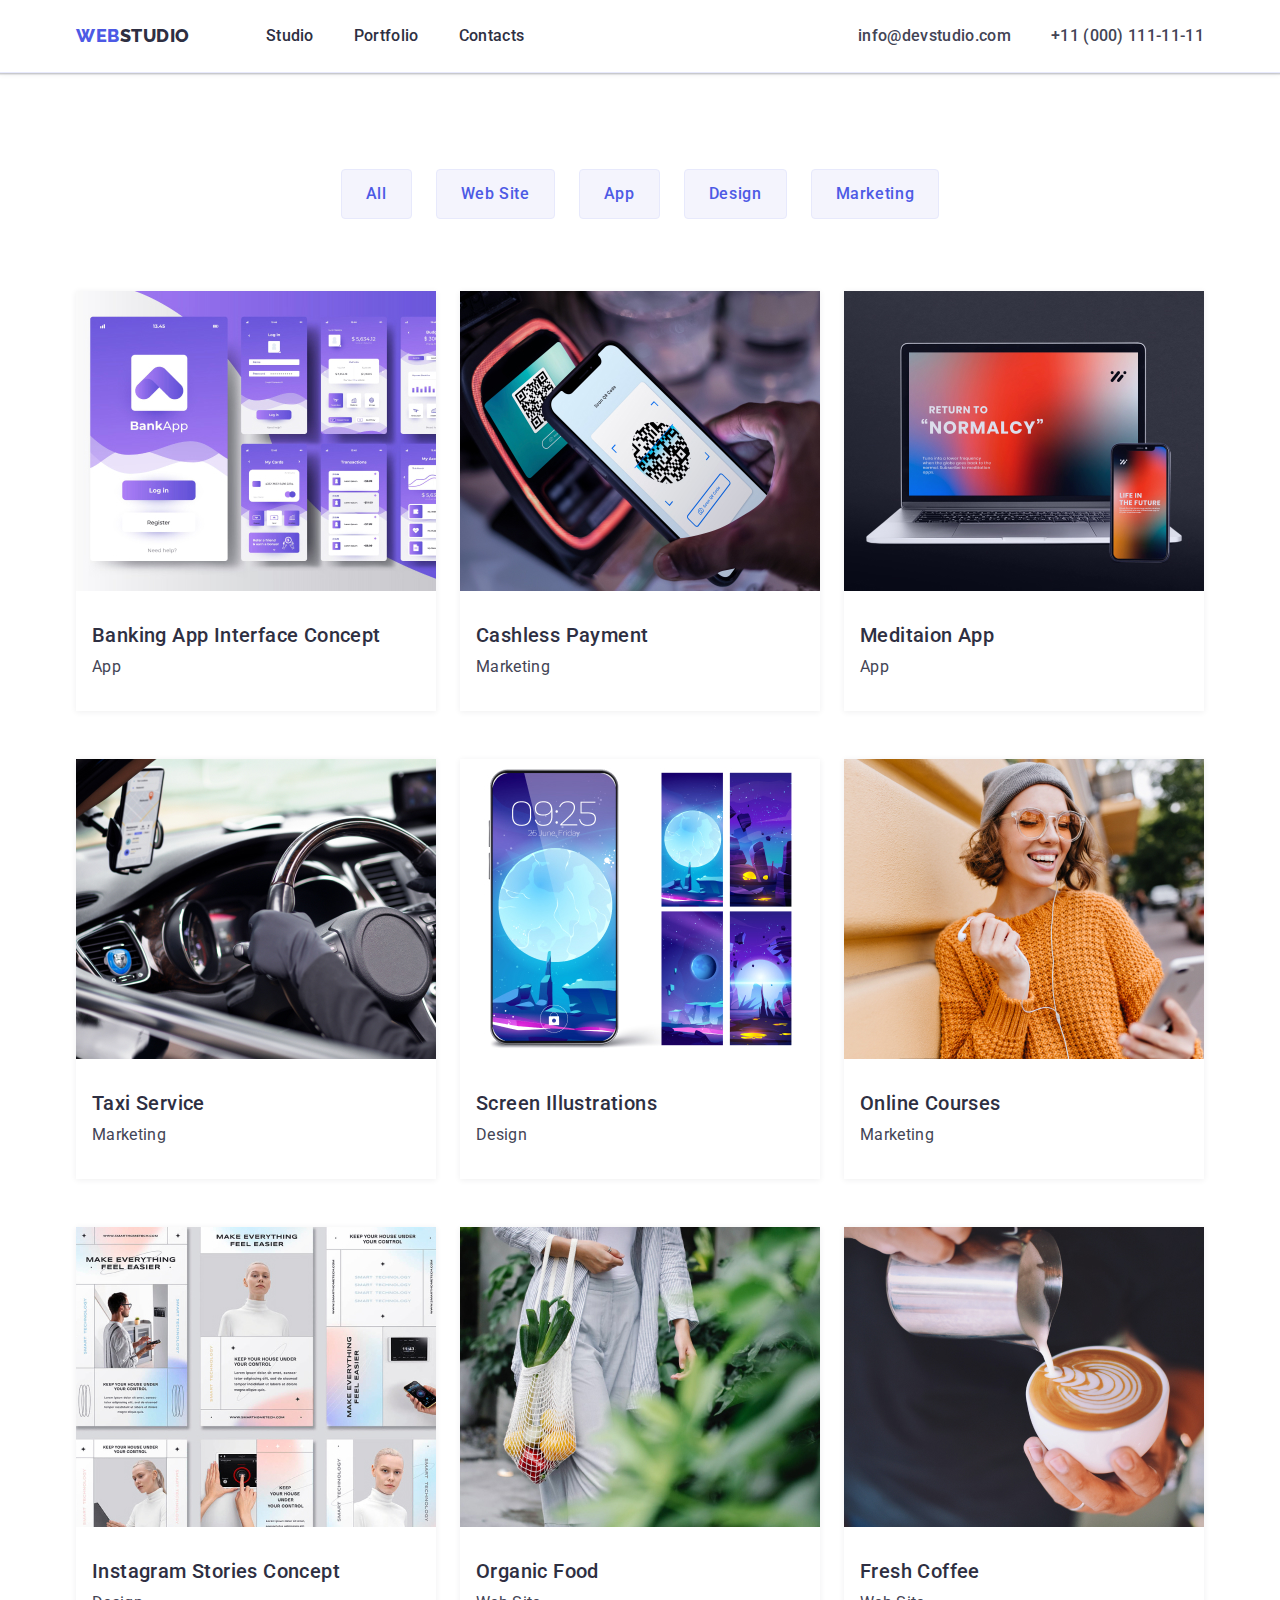
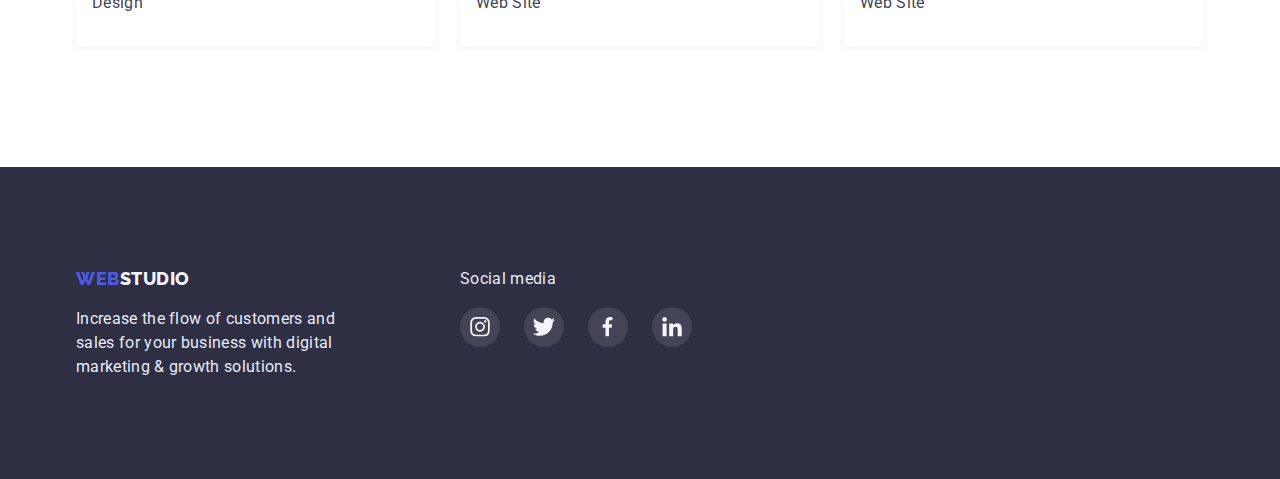
==== portfolio.html @ eaf91099 "hw4" ====
<!DOCTYPE html>
<html lang="en">
  <head>
    <meta charset="UTF-8" />
    <meta http-equiv="X-UA-Compatible" content="IE=edge" />
    <meta name="viewport" content="width=<device-width>, initial-scale=1.0" />
    <link rel="preconnect" href="https://fonts.googleapis.com" />
    <link rel="preconnect" href="https://fonts.gstatic.com" crossorigin />
    <link
      href="https://fonts.googleapis.com/css2?family=Raleway:wght@800&family=Roboto:wght@400;500;700;900&display=swap"
      rel="stylesheet"
    />
    <link rel="stylesheet" href="https://cdnjs.cloudflare.com/ajax/libs/modern-normalize/1.1.0/modern-normalize.css" 
    integrity="sha512-Y0MM+V6ymRKN2zStTqzQ227DWhhp4Mzdo6gnlRnuaNCbc+YN/ZH0sBCLTM4M0oSy9c9VKiCvd4Jk44aCLrNS5Q==" 
    crossorigin="anonymous" 
    referrerpolicy="no-referrer" />
    <link rel="stylesheet" href="./css/style.css" />

    <title>PORTFOLIO</title>
  </head>
  <body>
    <header class="header__top">
      <div class="container">
        <div class="menu-content">
          <nav class="nav-menu">
            <!-- logo -->
            <a href="/" class="logo"><span>WEB</span>STUDIO</a>
            <!-- nav menu -->
            <ul class="menu-list flex-menu">
              <li class="menu-list-item">
                <a
                  href="./index.html"
                  rel="noopener noreferrer nofolow"
                  class="menu-list-link"
                  >Studio</a
                >
              </li>
              <li class="menu-list-item">
                <a
                  href="./portfolio.html"
                  rel="noopener noreferrer nofolow"
                  class="menu-list-link"
                  >Portfolio</a
                >
              </li>
              <li class="menu-list-item">
                <a
                  href="#contacts"
                  rel="noopener noreferrer nofolow"
                  class="menu-list-link"
                  >Contacts</a
                >
              </li>
            </ul>
          </nav>

          <!-- contacts -->
          <ul class="contacts-list flex-menu">
            <li class="contacts-list-item">
              <a
                href="mailto:info@devstudio.com"
                rel="noopener noreferrer nofolow"
                class="contacts-list-link"
                >info@devstudio.com</a
              >
            </li>
            <li class="contacts-list-item">
              <a
                href="tel:+11(000)1111111"
                rel="noopener noreferrer nofolow"
                class="contacts-list-link"
                >+11 (000) 111-11-11</a
              >
            </li>
          </ul>
        </div>
      </div>
    </header>

    <!-- main section -->
    <main>
      <section class="portfolio-articles">
        <div class="container">
          <!-- filter -->
          <ul class="filter-list">
            <li class="filter-list-item">
              <button type="button" class="filter-button">All</button>
            </li>
            <li class="filter-list-item">
              <button type="button" class="filter-button">Web Site</button>
            </li>
            <li class="filter-list-item">
              <button type="button" class="filter-button">App</button>
            </li>
            <li class="filter-list-item">
              <button type="button" class="filter-button">Design</button>
            </li>
            <li class="filter-list-item">
              <button type="button" class="filter-button">Marketing</button>
            </li>
          </ul>

          <!-- portfolio -->
          <h1 class="visually-hidden">Portfolio</h1>
          <ul class="articles-list">
            <li class="article-list-item">
              <a rel="noopener noreferrer nofolow" class="article-link">
                <img
                  src="./images/article-1.jpg"
                  alt="artcile-image-1"
                  width="360"
                  height="300"
                  class="article-img"
                />
                <div class="article-info">
                  <h3 class="caption-h3 caption-navyblue">
                    Banking App Interface Concept
                  </h3>
                  <p class="pa-category">App</p>
                </div>
              </a>
            </li>
            <li class="article-list-item">
              <a rel="noopener noreferrer nofolow" class="article-link">
                <img
                  src="./images/article-2.jpg"
                  alt="artcile-image-2"
                  width="360"
                  height="300"
                  class="article-img"
                />
                <div class="article-info">
                  <h3 class="caption-h3 caption-navyblue">Cashless Payment</h3>
                  <p class="pa-category">Marketing</p>
                </div>
              </a>
            </li>
            <li class="article-list-item">
              <a rel="noopener noreferrer nofolow" class="article-link">
                <img
                  src="./images/article-3.jpg"
                  alt="artcile-image-3"
                  width="360"
                  height="300"
                  class="article-img"
                />
                <div class="article-info">
                  <h3 class="caption-h3 caption-navyblue">Meditaion App</h3>
                  <p class="pa-category">App</p>
                </div>
              </a>
            </li>
            <li class="article-list-item">
              <a
                rel="noopener noreferrer nofolow"
                href="/"
                rel="noopener noreferrer nofolow"
                class="article-link"
              >
                <img
                  src="./images/article-4.jpg"
                  alt="artcile-image-4"
                  width="360"
                  height="300"
                  class="article-img"
                />
                <div class="article-info">
                  <h3 class="caption-h3 caption-navyblue">Taxi Service</h3>
                  <p class="pa-category">Marketing</p>
                </div>
              </a>
            </li>
            <li class="article-list-item">
              <a rel="noopener noreferrer nofolow" class="article-link">
                <img
                  src="./images/article-5.jpg"
                  alt="artcile-image-5"
                  width="360"
                  height="300"
                  class="article-img"
                />
                <div class="article-info">
                  <h3 class="caption-h3 caption-navyblue">
                    Screen Illustrations
                  </h3>
                  <p class="pa-category">Design</p>
                </div>
              </a>
            </li>
            <li class="article-list-item">
              <a rel="noopener noreferrer nofolow" class="article-link">
                <img
                  src="./images/article-6.jpg"
                  alt="artcile-image-6"
                  width="360"
                  height="300"
                  class="article-img"
                />
                <div class="article-info">
                  <h3 class="caption-h3 caption-navyblue">Online Courses</h3>
                  <p class="pa-category">Marketing</p>
                </div>
              </a>
            </li>
            <li class="article-list-item">
              <a rel="noopener noreferrer nofolow" class="article-link">
                <img
                  src="./images/article-7.jpg"
                  alt="artcile-image-7"
                  width="360"
                  height="300"
                  class="article-img"
                />
                <div class="article-info">
                  <h3 class="caption-h3 caption-navyblue">
                    Instagram Stories Concept
                  </h3>
                  <p class="pa-category">Design</p>
                </div>
              </a>
            </li>
            <li class="article-list-item">
              <a rel="noopener noreferrer nofolow" class="article-link">
                <img
                  src="./images/article-8.jpg"
                  alt="artcile-image-8"
                  width="360"
                  height="300"
                  class="article-img"
                />
                <div class="article-info">
                  <h3 class="caption-h3 caption-navyblue">Organic Food</h3>
                  <p class="pa-category">Web Site</p>
                </div>
              </a>
            </li>
            <li class="article-list-item">
              <a rel="noopener noreferrer nofolow" class="article-link">
                <img
                  src="./images/article-9.jpg"
                  alt="artcile-image-9"
                  width="360"
                  height="300"
                  class="article-img"
                />
                <div class="article-info">
                  <h3 class="caption-h3 caption-navyblue">Fresh Coffee</h3>
                  <p class="pa-category">Web Site</p>
                </div>
              </a>
            </li>
          </ul>
        </div>
      </section>
    </main>

    <footer class="footer">
      <div class="container">
        <div class="footer-content">
          <div class="footer-div">
            <a href="./index.html" rel="noopener noreferrer nofolow" class="logo">
              <span>WEB</span>STUDIO</a>
            <p class="footer-info">
            Increase the flow of customers and sales for your business with
            digital marketing & growth solutions.
            </p>
          </div>
          <div class="footer-div">
            <p class="footer-social-media">Social media</p>
            <ul class="footer-social-media-list">
              <li class="footer-social-media-list-item">
                <a href="/" rel="noopener noreferrer nofolow" class="footer-social-media-link">
                  <svg class="svg-icons-footer">
                    <use href="./images/icons.svg#icon-instagram"></use>
                  </svg>
                </a>
              </li>
              <li class="footer-social-media-list-item">
                <a href="/" rel="noopener noreferrer nofolow" class="footer-social-media-link">
                  <svg class="svg-icons-footer">
                    <use href="./images/icons.svg#icon-twitter"></use>
                  </svg>
                </a>
              </li>
              <li class="footer-social-media-list-item">
                <a href="/" rel="noopener noreferrer nofolow" class="footer-social-media-link">
                  <svg class="svg-icons-footer">
                    <use href="./images/icons.svg#icon-facebook"></use>
                  </svg>
                </a>
              </li>
              <li class="footer-social-media-list-item">
                <a href="/" rel="noopener noreferrer nofolow" class="footer-social-media-link">
                  <svg class="svg-icons-footer">
                    <use href="./images/icons.svg#icon-linkedin"></use>
                  </svg>
                </a>
              </li>
            </ul>
          </div>
        </div>
        
      </div>
    </footer>
  </body>
</html>
---- css/style.css ----
@import url("https://fonts.googleapis.com/css2?family=Raleway:wght@800&family=Roboto:wght@400;500;700&display=swap");

*,
::before,
::after {
  padding: 0;
  margin: 0;
  box-sizing: border-box;
}

body {
  color: var(--color-navyblue);
  font-family: "Roboto", sans-serif;
  background-color: var(--color-white);
}

:root {
  --color-iris: rgba(77, 90, 229, 1);
  --color-navyblue: rgba(46, 47, 66, 1);
  --color-white: rgba(255, 255, 255, 1);
  --color-cloud: rgba(244, 244, 253, 1);
  --color-cornflower: rgba(231, 233, 252, 1);
  --color-slate: rgba(67, 68, 85, 1);
  --color-lightslate: rgba(142, 143, 153, 1);
  --color-ocean: rgba(64, 75, 191, 1);
  --color-green: rgba(49, 208, 170, 1);

  --font-roboto: "Roboto", sans-serif;
  --font-raleway: "Raleway", sans-serif;
}

a {
  text-decoration: none;
}

li {
  list-style: none;
}

img{
  display: block;
  max-width: 100%;
  height: auto;
}

.caption-h1 {
  font-weight: 700;
  font-size: 56px;
  line-height: 1.07;
  letter-spacing: 0.02em;
}

.caption-h2 {
  font-weight: 700;
  font-size: 36px;
  line-height: 1.11;
  letter-spacing: 0.02em;
  text-align: center;
}

.caption-h3 {
  font-weight: 500;
  font-size: 20px;
  line-height: 1.2;
  letter-spacing: 0.02em;
}

.caption-navyblue {
  color: var(--color-navyblue);
}

.visually-hidden {
  position: absolute;
  white-space: nowrap;
  width: 1px;
  height: 1px;
  overflow: hidden;
  border: 0;
  padding: 0;
  clip: rect(0 0 0 0);
  clip-path: inset(50%);
  margin: -1px;
}

.container {
  max-width: 1158px;
  margin: 0 auto;
  padding: 0 15px;
}


/* HEADER */
.header__top {
  padding: 24px 0;
  border-bottom: 1px solid var(--color-cornflower);
  box-shadow: 0px 2px 1px rgba(46, 47, 66, 0.08), 
              0px 1px 1px rgba(46, 47, 66, 0.16), 
              0px 1px 6px rgba(46, 47, 66, 0.08);
}

.logo {
  font-family: var(--font-raleway);
  font-weight: 800;
  font-size: 18px;
  line-height: 1.33;
  letter-spacing: 0.03em;
  color: var(--color-navyblue);
  margin-right: 76px;
}

.logo span {
  color: var(--color-iris);
}

.flex-menu {
  display: flex;
  gap: 40px;
}

.nav-menu, .menu-content{
  display: flex;
}

.menu-list-link,
.contacts-list-link {
  font-weight: 500;
  letter-spacing: 0.02em;
  line-height: 1.5;
  font-size: 16px;
}

.contacts-list{
  margin-left: auto;
}

.menu-list-link {
  color: var(--color-navyblue);
}

.contacts-list-link {
  color: var(--color-slate);
}

.menu-list-link:hover,
.contacts-list-link:hover,
.menu-list-link:focus,
.contacts-list-link:focus {
  color: var(--color-ocean);
}

/* HERO */
.hero {
  background-image: linear-gradient(
    to right,
    rgba(46, 47, 66, 0.7) , 
    rgba(46, 47, 66, 0.7)),
     url('../images/bg-main_page.jpg');  
  background-repeat: no-repeat;
  background-position:  center;
  color: var(--color-white);
  padding: 188px 0;
  text-align: center;
  max-width: 1440px;
  margin-right: auto;
  margin-left: auto;

}


.order-service {
  font-family: var(--font-roboto);
  background-color: var(--color-iris);
  border: none;
  color: var(--color-white);
  box-shadow: 0px 4px 4px rgba(0, 0, 0, 0.15);
  width: 170px;
  height: 56px;
  border-radius: 4px;
  font-weight: 500;
  font-size: 16px;
  letter-spacing: 0.04em;
  cursor: pointer;
  margin-top: 48px;
}

.order-service:hover,
.order-service:focus {
  background-color: var(--color-ocean);
}

/* ADVANTAGES */
.advantages {
  padding: 120px 0;
}

.advantages-list {
  display: flex;
  flex-wrap: wrap;
  gap: 24px;
}

.advantages-card-info {
  font-size: 16px;
  line-height: 1.5;
  color: var(--color-slate);
  letter-spacing: 0.02em;
  margin-top: 8px;
}

.advantages-list-item {
  width: 264px;
}

.advantages-icon{
  height: 112px;
  background-color: var(--color-cloud);
  border-radius: 4px;
  margin-bottom: 8px;
  display: flex;
  justify-content: center;
  align-items: center;
}

.svg-icons{
  width: 59.72px;
  height: 64px;
}

/* WHAT ARE WE DOING */
.wawd {
  padding-bottom: 120px;
}

.wawd-list {
  margin-top: 72px;
  display: flex;
  flex-wrap: wrap;
  gap: 24px;
}

/* OUR TEAM */
.our-team {
  background-color: var(--color-cloud);
  padding: 120px 0;
}

.our-team-list {
  margin-top: 72px;
  display: flex;
  flex-wrap: wrap;
  gap: 24px;
}

.our-team-list-item {
  background-color: var(--color-white);
  width: 264px;
  text-align: center;
  border-radius: 0px 0px 4px 4px;
  box-shadow: 0px 1px 6px rgba(46, 47, 66, 0.08), 
              0px 1px 1px rgba(46, 47, 66, 0.16), 
              0px 2px 1px rgba(46, 47, 66, 0.08);
  color: var(--color-cloud);
}

.our-team-card-info {
  color: var(--color-slate);
  font-size: 16px;
  line-height: 1.5;
  letter-spacing: 0.02em;
  padding: 32px 16px;
}

.our-team-card-role {
  margin-top: 8px;
}

.our-team-social-media-list{
  display: flex;
  gap: 24px;
  margin-top: 8px;
  justify-content: center;
}


.our-team-social-media-link{
  border-radius: 50%;
  border: none;
  width: 40px;
  height: 40px;
  background-color: var(--color-iris);
  display: flex;
  justify-content: center;
  align-items: center;
}

.svg-icons-ot{
  width: 16px;
  height: 16px;
  fill: var(--color-cloud);
}



/* CUSTOMERS */
.customers{
  padding-top: 130px;
  padding-bottom: 120px;
}

.customers-list{
  margin-top: 72px;
  display: flex;
  flex-wrap: wrap;
  gap: 24px;
}


.customers-link{
    display: flex;
    justify-content: center;
    align-items: center;
    width: 168px;
    height: 88px;
    color: var(--color-lightslate);
    border: 1px solid var(--color-lightslate);
    border-radius: 4px;
    cursor: pointer;
}


.svg-icons-customers{
  fill: currentColor;
  width: 104px;
  height: 56px;
}

.customers-link:hover,
.customers-link:focus{
  color: var(--color-ocean);  
  border: 1px solid var(--color-ocean);
}



/* FOOTER */
.footer {
  background-color: var(--color-navyblue);
  padding: 100px 0;
}

.footer .logo {
  color: var(--color-cloud);
  margin-right: 0;
}

.footer-info {
  width: 264px;
  color: var(--color-cornflower);
  font-size: 16px;
  line-height: 1.5;
  letter-spacing: 0.02em;
  margin-top: 16px;
}

.footer-content{
  display: flex;
  flex-direction: row;
  gap: 120px;
}

.footer-social-media-list{
  display: flex;
  gap: 24px;
  flex-wrap: wrap;
  margin-top: 16px;
}

.footer-social-media-list-item{
  width: 40px;
  height: 40px;
  background-color: rgba(255, 255, 255, 0.1);;
  border-radius: 50%;
  display: flex;
  justify-content: center;
  align-items: center;
  cursor: pointer;
}

.footer-social-media-link{
  display: flex;
  justify-content: center;
  align-items: center;
}

.footer-social-media-list-item:hover,
.footer-social-media-list-item:focus{
  background-color: var(--color-green);
}

.footer-social-media{
  color: var(--color-cornflower);
  font-size: 16px;
  line-height: 1.5;
  letter-spacing: 0.02em;
}

.svg-icons-footer{
  width: 24px;
  height: 19.5px;
  fill: var(--color-cloud);
}




/* PORTFOLIO */
.filter-button {
  font-family: var(--font-roboto);
  font-weight: 500;
  background-color: var(--color-cloud);
  border: 1px solid;
  border-color: var(--color-cornflower);
  color: var(--color-iris);
  font-size: 16px;
  letter-spacing: 0.04em;
  border-radius: 4px;
  padding: 12px 24px;
  line-height: 1.5;
  cursor: pointer;
}

.filter-list {
  margin-bottom: 72px;
  display: flex;
  justify-content: center;
  gap: 24px;
}

.filter-list-item :hover,
.filter-list-item:focus {
  color: var(--color-white);
  background-color: var(--color-ocean);
  border-color: transparent;
  box-shadow: 0px 3px 1px rgba(0, 0, 0, 0.1), 
              0px 2px 1px rgba(0, 0, 0, 0.08), 
              0px 2px 2px rgba(0, 0, 0, 0.12);
}

/* articles */
.portfolio-articles {
  padding-top: 96px;
  padding-bottom: 120px;
}

.articles-list {
  display: flex;
  flex-flow: wrap;
  gap: 48px 24px;
}

.article-list-item {
  background-color: var(--color-white);
  width: calc((100% - 48px)/ 3 ); 
  cursor: pointer;
}

.article-link{
  box-shadow: 0px 1px 6px rgba(46, 47, 66, 0.08);
  display: block;
}

.article-link:hover,
.article-link:focus{
  box-shadow: 0px 1px 6px rgb(46 47 66 / 8%), 
              0px 1px 1px rgb(46 47 66 / 16%), 
              0px 2px 1px rgb(46 47 66 / 8%);
}


.pa-category {
  color: var(--color-slate);
  font-size: 16px;
  line-height: 1.5;
  letter-spacing: 0.02em;
  margin-top: 8px;
}

.article-info {
  padding: 32px 16px;
} 

.article-link {
  cursor: pointer;
}
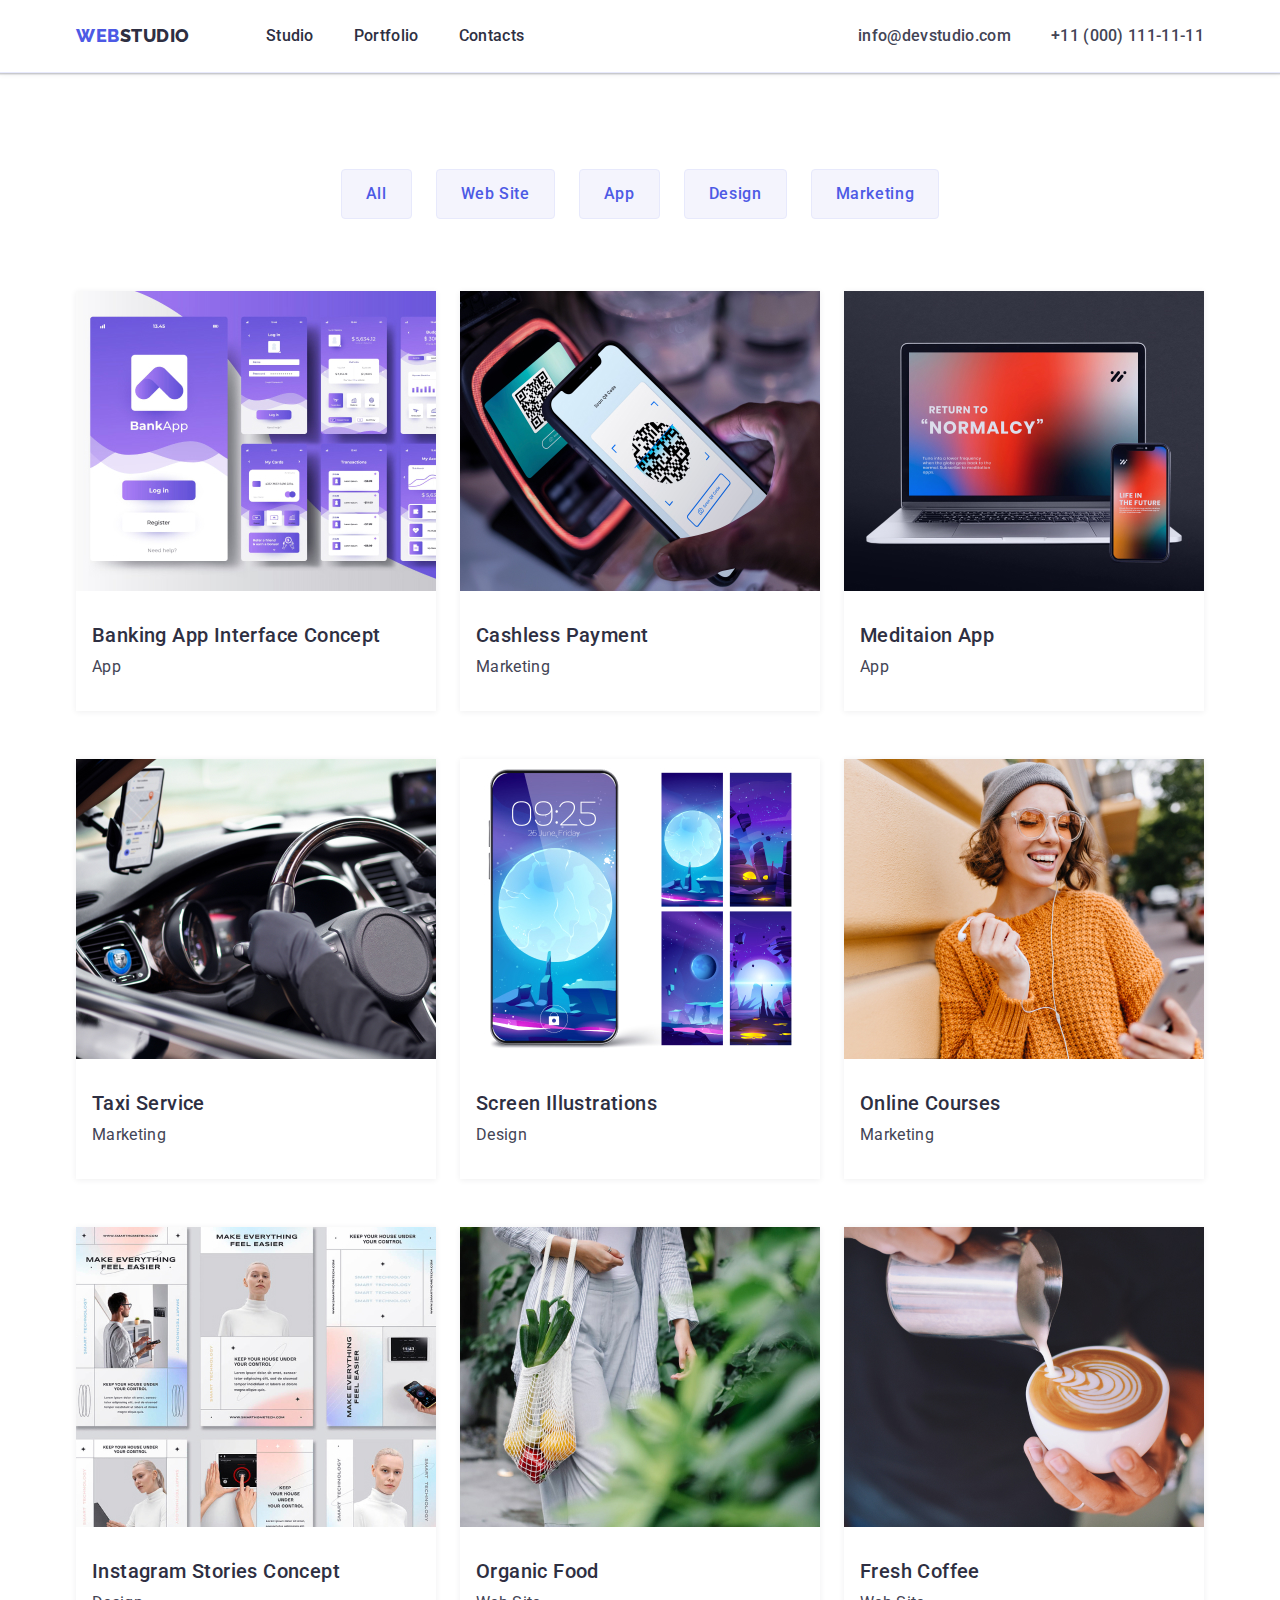
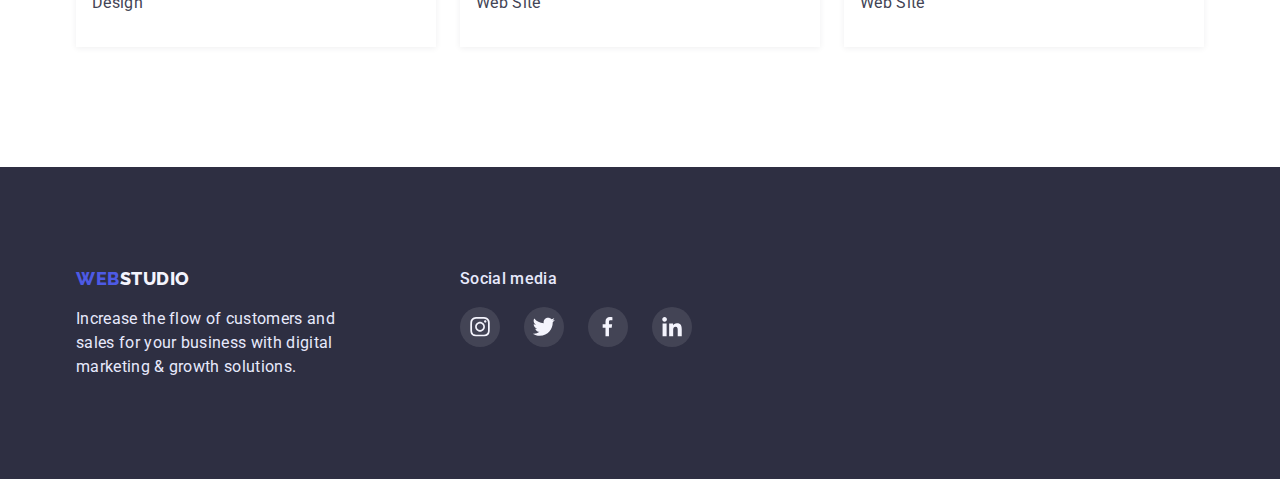
==== commit 58d5c537: "buttons hover focus" ====
--- a/portfolio.html
+++ b/portfolio.html
@@ -104,7 +104,7 @@
           <h1 class="visually-hidden">Portfolio</h1>
           <ul class="articles-list">
             <li class="article-list-item">
-              <a rel="noopener noreferrer nofolow" class="article-link">
+              <a href="/" rel="noopener noreferrer nofolow" class="article-link">
                 <img
                   src="./images/article-1.jpg"
                   alt="artcile-image-1"
@@ -121,7 +121,7 @@
               </a>
             </li>
             <li class="article-list-item">
-              <a rel="noopener noreferrer nofolow" class="article-link">
+              <a href="/" rel="noopener noreferrer nofolow" class="article-link">
                 <img
                   src="./images/article-2.jpg"
                   alt="artcile-image-2"
@@ -136,7 +136,7 @@
               </a>
             </li>
             <li class="article-list-item">
-              <a rel="noopener noreferrer nofolow" class="article-link">
+              <a href="/" rel="noopener noreferrer nofolow" class="article-link">
                 <img
                   src="./images/article-3.jpg"
                   alt="artcile-image-3"
@@ -171,7 +171,7 @@
               </a>
             </li>
             <li class="article-list-item">
-              <a rel="noopener noreferrer nofolow" class="article-link">
+              <a href="/" rel="noopener noreferrer nofolow" class="article-link">
                 <img
                   src="./images/article-5.jpg"
                   alt="artcile-image-5"
@@ -188,7 +188,7 @@
               </a>
             </li>
             <li class="article-list-item">
-              <a rel="noopener noreferrer nofolow" class="article-link">
+              <a href="/" rel="noopener noreferrer nofolow" class="article-link">
                 <img
                   src="./images/article-6.jpg"
                   alt="artcile-image-6"
@@ -203,7 +203,7 @@
               </a>
             </li>
             <li class="article-list-item">
-              <a rel="noopener noreferrer nofolow" class="article-link">
+              <a href="/" rel="noopener noreferrer nofolow" class="article-link">
                 <img
                   src="./images/article-7.jpg"
                   alt="artcile-image-7"
@@ -220,7 +220,7 @@
               </a>
             </li>
             <li class="article-list-item">
-              <a rel="noopener noreferrer nofolow" class="article-link">
+              <a href="/" rel="noopener noreferrer nofolow" class="article-link">
                 <img
                   src="./images/article-8.jpg"
                   alt="artcile-image-8"
@@ -235,7 +235,7 @@
               </a>
             </li>
             <li class="article-list-item">
-              <a rel="noopener noreferrer nofolow" class="article-link">
+              <a href="/" rel="noopener noreferrer nofolow" class="article-link">
                 <img
                   src="./images/article-9.jpg"
                   alt="artcile-image-9"
--- a/css/style.css
+++ b/css/style.css
@@ -88,8 +88,9 @@
   padding: 0 15px;
 }
 
-
-/* HEADER */
+/* _______________STUDIO_______________ */
+
+/* _______________HEADER_______________ */
 .header__top {
   padding: 24px 0;
   border-bottom: 1px solid var(--color-cornflower);
@@ -127,6 +128,8 @@
   letter-spacing: 0.02em;
   line-height: 1.5;
   font-size: 16px;
+  position: relative;
+  transition: color 250ms cubic-bezier(0.4, 0, 0.2, 1);
 }
 
 .contacts-list{
@@ -140,6 +143,26 @@
 .contacts-list-link {
   color: var(--color-slate);
 }
+
+.menu-list-link::after {
+  position: absolute;
+  content: " ";
+  display: block;
+  width: 100%;
+  height: 4px;
+  left: 0;
+  bottom: -28px;
+  background-color: var(--color-ocean);
+  border-radius: 2px;
+  opacity: 0;
+  transition: opacity 250ms cubic-bezier(0.4, 0, 0.2, 1);
+}
+
+.menu-list-link:hover::after,
+.menu-list-link:focus::after {
+  opacity: 1;
+}
+
 
 .menu-list-link:hover,
 .contacts-list-link:hover,
@@ -148,7 +171,8 @@
   color: var(--color-ocean);
 }
 
-/* HERO */
+
+/* _______________HERO SECTION_______________ */
 .hero {
   background-image: linear-gradient(
     to right,
@@ -166,7 +190,6 @@
 
 }
 
-
 .order-service {
   font-family: var(--font-roboto);
   background-color: var(--color-iris);
@@ -181,6 +204,7 @@
   letter-spacing: 0.04em;
   cursor: pointer;
   margin-top: 48px;
+  transition: background-color 250ms cubic-bezier(0.4, 0, 0.2, 1);
 }
 
 .order-service:hover,
@@ -188,7 +212,8 @@
   background-color: var(--color-ocean);
 }
 
-/* ADVANTAGES */
+
+/* ______________ADVANTAGES SECTION_____________*/
 .advantages {
   padding: 120px 0;
 }
@@ -226,7 +251,8 @@
   height: 64px;
 }
 
-/* WHAT ARE WE DOING */
+
+/* ___________WHAT ARE WE DOING SECTION____________*/
 .wawd {
   padding-bottom: 120px;
 }
@@ -238,7 +264,8 @@
   gap: 24px;
 }
 
-/* OUR TEAM */
+
+/* ____________OUR TEAM SECTION_____________*/
 .our-team {
   background-color: var(--color-cloud);
   padding: 120px 0;
@@ -281,7 +308,6 @@
   justify-content: center;
 }
 
-
 .our-team-social-media-link{
   border-radius: 50%;
   border: none;
@@ -291,6 +317,13 @@
   display: flex;
   justify-content: center;
   align-items: center;
+  transition: background-color 250ms cubic-bezier(0.4, 0, 0.2, 1);
+}
+
+.our-team-social-media-link:hover,
+.our-team-social-media-link:focus{
+  background-color: var(--color-ocean);
+  border: transparent;
 }
 
 .svg-icons-ot{
@@ -301,9 +334,9 @@
 
 
 
-/* CUSTOMERS */
+/* ______________CUSTOMERS SECTION____________ */
 .customers{
-  padding-top: 130px;
+  padding-top: 120px;
   padding-bottom: 120px;
 }
 
@@ -313,7 +346,6 @@
   flex-wrap: wrap;
   gap: 24px;
 }
-
 
 .customers-link{
     display: flex;
@@ -325,8 +357,9 @@
     border: 1px solid var(--color-lightslate);
     border-radius: 4px;
     cursor: pointer;
-}
-
+    transition: color 250ms cubic-bezier(0.4, 0, 0.2, 1),
+                border 250ms cubic-bezier(0.4, 0, 0.2, 1);
+}
 
 .svg-icons-customers{
   fill: currentColor;
@@ -341,8 +374,7 @@
 }
 
 
-
-/* FOOTER */
+/* ____________FOOTER_____________ */
 .footer {
   background-color: var(--color-navyblue);
   padding: 100px 0;
@@ -376,6 +408,13 @@
 }
 
 .footer-social-media-list-item{
+  display: flex;
+  justify-content: center;
+  align-items: center;
+  cursor: pointer;
+}
+
+.footer-social-media-link{
   width: 40px;
   height: 40px;
   background-color: rgba(255, 255, 255, 0.1);;
@@ -383,17 +422,12 @@
   display: flex;
   justify-content: center;
   align-items: center;
-  cursor: pointer;
-}
-
-.footer-social-media-link{
-  display: flex;
-  justify-content: center;
-  align-items: center;
-}
-
-.footer-social-media-list-item:hover,
-.footer-social-media-list-item:focus{
+  transition: background-color 250ms cubic-bezier(0.4, 0, 0.2, 1);
+
+}
+
+.footer-social-media-link:hover,
+.footer-social-media-link:focus{
   background-color: var(--color-green);
 }
 
@@ -402,6 +436,7 @@
   font-size: 16px;
   line-height: 1.5;
   letter-spacing: 0.02em;
+  font-weight: 500;
 }
 
 .svg-icons-footer{
@@ -413,7 +448,7 @@
 
 
 
-/* PORTFOLIO */
+/* _______________PORTFOLIO________________ */
 .filter-button {
   font-family: var(--font-roboto);
   font-weight: 500;
@@ -427,6 +462,9 @@
   padding: 12px 24px;
   line-height: 1.5;
   cursor: pointer;
+  transition-property: color, background-color, box-shadow, border-color;
+  transition-duration: 250ms;
+  transition-timing-function: cubic-bezier(0.4, 0, 0.2, 1);
 }
 
 .filter-list {
@@ -436,8 +474,8 @@
   gap: 24px;
 }
 
-.filter-list-item :hover,
-.filter-list-item:focus {
+.filter-button:hover,
+.filter-button:focus {
   color: var(--color-white);
   background-color: var(--color-ocean);
   border-color: transparent;
@@ -446,7 +484,8 @@
               0px 2px 2px rgba(0, 0, 0, 0.12);
 }
 
-/* articles */
+
+/* ____________ARTICLES SECTION____________ */
 .portfolio-articles {
   padding-top: 96px;
   padding-bottom: 120px;
@@ -467,6 +506,7 @@
 .article-link{
   box-shadow: 0px 1px 6px rgba(46, 47, 66, 0.08);
   display: block;
+  transition: box-shadow 250ms cubic-bezier(0.4, 0, 0.2, 1);
 }
 
 .article-link:hover,
@@ -476,7 +516,6 @@
               0px 2px 1px rgb(46 47 66 / 8%);
 }
 
-
 .pa-category {
   color: var(--color-slate);
   font-size: 16px;
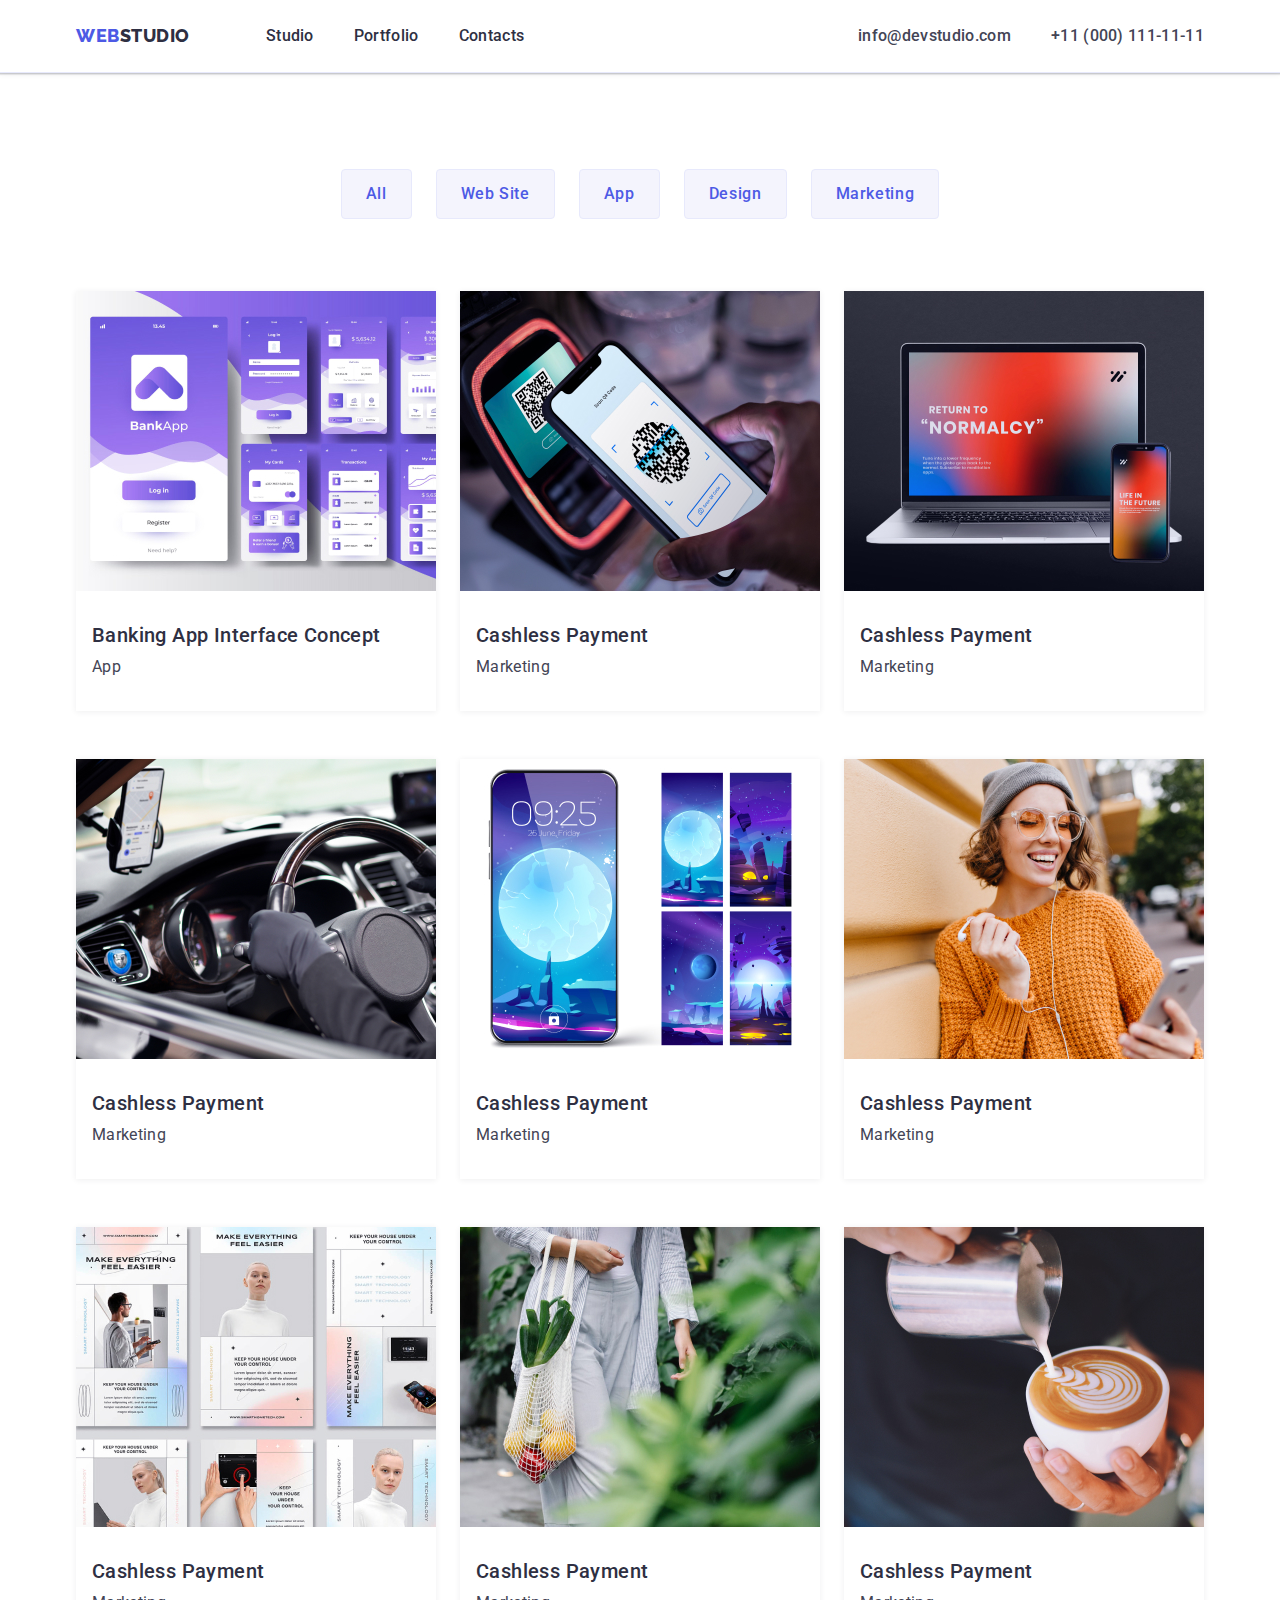
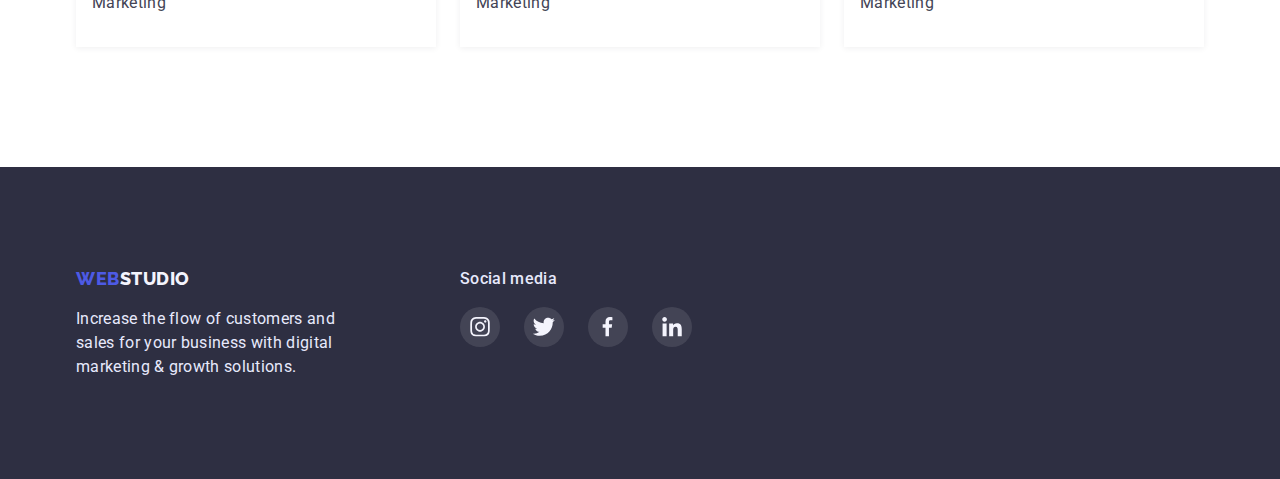
==== commit 2dcf8f48: "article cards hover" ====
--- a/portfolio.html
+++ b/portfolio.html
@@ -105,13 +105,22 @@
           <ul class="articles-list">
             <li class="article-list-item">
               <a href="/" rel="noopener noreferrer nofolow" class="article-link">
-                <img
+                <div class="link-container">
+                  <img
                   src="./images/article-1.jpg"
                   alt="artcile-image-1"
                   width="360"
                   height="300"
                   class="article-img"
-                />
+                  />
+                  <div class="link-text-overlay">
+                    <p class="link-text">
+                      14 Stylish and User-Friendly App Design Concepts · Task
+                      Manager App · Calorie Tracker App · Exotic Fruit Ecommerce
+                      App · Cloud Storage App
+                    </p>
+                  </div>
+                </div>
                 <div class="article-info">
                   <h3 class="caption-h3 caption-navyblue">
                     Banking App Interface Concept
@@ -122,130 +131,193 @@
             </li>
             <li class="article-list-item">
               <a href="/" rel="noopener noreferrer nofolow" class="article-link">
-                <img
-                  src="./images/article-2.jpg"
-                  alt="artcile-image-2"
-                  width="360"
-                  height="300"
-                  class="article-img"
-                />
-                <div class="article-info">
-                  <h3 class="caption-h3 caption-navyblue">Cashless Payment</h3>
-                  <p class="pa-category">Marketing</p>
-                </div>
-              </a>
-            </li>
-            <li class="article-list-item">
-              <a href="/" rel="noopener noreferrer nofolow" class="article-link">
-                <img
-                  src="./images/article-3.jpg"
-                  alt="artcile-image-3"
-                  width="360"
-                  height="300"
-                  class="article-img"
-                />
-                <div class="article-info">
-                  <h3 class="caption-h3 caption-navyblue">Meditaion App</h3>
-                  <p class="pa-category">App</p>
-                </div>
-              </a>
-            </li>
-            <li class="article-list-item">
-              <a
-                rel="noopener noreferrer nofolow"
-                href="/"
-                rel="noopener noreferrer nofolow"
-                class="article-link"
-              >
-                <img
-                  src="./images/article-4.jpg"
-                  alt="artcile-image-4"
-                  width="360"
-                  height="300"
-                  class="article-img"
-                />
-                <div class="article-info">
-                  <h3 class="caption-h3 caption-navyblue">Taxi Service</h3>
-                  <p class="pa-category">Marketing</p>
-                </div>
-              </a>
-            </li>
-            <li class="article-list-item">
-              <a href="/" rel="noopener noreferrer nofolow" class="article-link">
-                <img
-                  src="./images/article-5.jpg"
-                  alt="artcile-image-5"
-                  width="360"
-                  height="300"
-                  class="article-img"
-                />
-                <div class="article-info">
-                  <h3 class="caption-h3 caption-navyblue">
-                    Screen Illustrations
-                  </h3>
-                  <p class="pa-category">Design</p>
-                </div>
-              </a>
-            </li>
-            <li class="article-list-item">
-              <a href="/" rel="noopener noreferrer nofolow" class="article-link">
-                <img
-                  src="./images/article-6.jpg"
-                  alt="artcile-image-6"
-                  width="360"
-                  height="300"
-                  class="article-img"
-                />
-                <div class="article-info">
-                  <h3 class="caption-h3 caption-navyblue">Online Courses</h3>
-                  <p class="pa-category">Marketing</p>
-                </div>
-              </a>
-            </li>
-            <li class="article-list-item">
-              <a href="/" rel="noopener noreferrer nofolow" class="article-link">
-                <img
-                  src="./images/article-7.jpg"
-                  alt="artcile-image-7"
-                  width="360"
-                  height="300"
-                  class="article-img"
-                />
-                <div class="article-info">
-                  <h3 class="caption-h3 caption-navyblue">
-                    Instagram Stories Concept
-                  </h3>
-                  <p class="pa-category">Design</p>
-                </div>
-              </a>
-            </li>
-            <li class="article-list-item">
-              <a href="/" rel="noopener noreferrer nofolow" class="article-link">
-                <img
-                  src="./images/article-8.jpg"
-                  alt="artcile-image-8"
-                  width="360"
-                  height="300"
-                  class="article-img"
-                />
-                <div class="article-info">
-                  <h3 class="caption-h3 caption-navyblue">Organic Food</h3>
-                  <p class="pa-category">Web Site</p>
-                </div>
-              </a>
-            </li>
-            <li class="article-list-item">
-              <a href="/" rel="noopener noreferrer nofolow" class="article-link">
-                <img
-                  src="./images/article-9.jpg"
-                  alt="artcile-image-9"
-                  width="360"
-                  height="300"
-                  class="article-img"
-                />
-                <div class="article-info">
-                  <h3 class="caption-h3 caption-navyblue">Fresh Coffee</h3>
-                  <p class="pa-category">Web Site</p>
+                <div class="link-container">
+                  <img
+                    src="./images/article-2.jpg"
+                    alt="artcile-image-2"
+                    width="360"
+                    height="300"
+                    class="article-img"
+                  />
+                  <div class="link-text-overlay">
+                    <p class="link-text">
+                      14 Stylish and User-Friendly App Design Concepts · Task
+                      Manager App · Calorie Tracker App · Exotic Fruit Ecommerce
+                      App · Cloud Storage App
+                    </p>
+                  </div>
+                </div>
+                <div class="article-info">
+                  <h3 class="caption-h3 caption-navyblue">Cashless Payment</h3>
+                  <p class="pa-category">Marketing</p>
+                </div>
+              </a>
+            </li>
+            <li class="article-list-item">
+              <a href="/" rel="noopener noreferrer nofolow" class="article-link">
+                <div class="link-container">
+                  <img
+                    src="./images/article-3.jpg"
+                    alt="artcile-image-3"
+                    width="360"
+                    height="300"
+                    class="article-img"
+                  />
+                  <div class="link-text-overlay">
+                    <p class="link-text">
+                      14 Stylish and User-Friendly App Design Concepts · Task
+                      Manager App · Calorie Tracker App · Exotic Fruit Ecommerce
+                      App · Cloud Storage App
+                    </p>
+                  </div>
+                </div>
+                <div class="article-info">
+                  <h3 class="caption-h3 caption-navyblue">Cashless Payment</h3>
+                  <p class="pa-category">Marketing</p>
+                </div>
+              </a>
+            </li>
+            <li class="article-list-item">
+              <a href="/" rel="noopener noreferrer nofolow" class="article-link">
+                <div class="link-container">
+                  <img
+                    src="./images/article-4.jpg"
+                    alt="artcile-image-4"
+                    width="360"
+                    height="300"
+                    class="article-img"
+                  />
+                  <div class="link-text-overlay">
+                    <p class="link-text">
+                      14 Stylish and User-Friendly App Design Concepts · Task
+                      Manager App · Calorie Tracker App · Exotic Fruit Ecommerce
+                      App · Cloud Storage App
+                    </p>
+                  </div>
+                </div>
+                <div class="article-info">
+                  <h3 class="caption-h3 caption-navyblue">Cashless Payment</h3>
+                  <p class="pa-category">Marketing</p>
+                </div>
+              </a>
+            </li>
+            <li class="article-list-item">
+              <a href="/" rel="noopener noreferrer nofolow" class="article-link">
+                <div class="link-container">
+                  <img
+                    src="./images/article-5.jpg"
+                    alt="artcile-image-5"
+                    width="360"
+                    height="300"
+                    class="article-img"
+                  />
+                  <div class="link-text-overlay">
+                    <p class="link-text">
+                      14 Stylish and User-Friendly App Design Concepts · Task
+                      Manager App · Calorie Tracker App · Exotic Fruit Ecommerce
+                      App · Cloud Storage App
+                    </p>
+                  </div>
+                </div>
+                <div class="article-info">
+                  <h3 class="caption-h3 caption-navyblue">Cashless Payment</h3>
+                  <p class="pa-category">Marketing</p>
+                </div>
+              </a>
+            </li>
+            <li class="article-list-item">
+              <a href="/" rel="noopener noreferrer nofolow" class="article-link">
+                <div class="link-container">
+                  <img
+                    src="./images/article-6.jpg"
+                    alt="artcile-image-6"
+                    width="360"
+                    height="300"
+                    class="article-img"
+                  />
+                  <div class="link-text-overlay">
+                    <p class="link-text">
+                      14 Stylish and User-Friendly App Design Concepts · Task
+                      Manager App · Calorie Tracker App · Exotic Fruit Ecommerce
+                      App · Cloud Storage App
+                    </p>
+                  </div>
+                </div>
+                <div class="article-info">
+                  <h3 class="caption-h3 caption-navyblue">Cashless Payment</h3>
+                  <p class="pa-category">Marketing</p>
+                </div>
+              </a>
+            </li>
+            <li class="article-list-item">
+              <a href="/" rel="noopener noreferrer nofolow" class="article-link">
+                <div class="link-container">
+                  <img
+                    src="./images/article-7.jpg"
+                    alt="artcile-image-7"
+                    width="360"
+                    height="300"
+                    class="article-img"
+                  />
+                  <div class="link-text-overlay">
+                    <p class="link-text">
+                      14 Stylish and User-Friendly App Design Concepts · Task
+                      Manager App · Calorie Tracker App · Exotic Fruit Ecommerce
+                      App · Cloud Storage App
+                    </p>
+                  </div>
+                </div>
+                <div class="article-info">
+                  <h3 class="caption-h3 caption-navyblue">Cashless Payment</h3>
+                  <p class="pa-category">Marketing</p>
+                </div>
+              </a>
+            </li>
+            <li class="article-list-item">
+              <a href="/" rel="noopener noreferrer nofolow" class="article-link">
+                <div class="link-container">
+                  <img
+                    src="./images/article-8.jpg"
+                    alt="artcile-image-8"
+                    width="360"
+                    height="300"
+                    class="article-img"
+                  />
+                  <div class="link-text-overlay">
+                    <p class="link-text">
+                      14 Stylish and User-Friendly App Design Concepts · Task
+                      Manager App · Calorie Tracker App · Exotic Fruit Ecommerce
+                      App · Cloud Storage App
+                    </p>
+                  </div>
+                </div>
+                <div class="article-info">
+                  <h3 class="caption-h3 caption-navyblue">Cashless Payment</h3>
+                  <p class="pa-category">Marketing</p>
+                </div>
+              </a>
+            </li>
+            <li class="article-list-item">
+              <a href="/" rel="noopener noreferrer nofolow" class="article-link">
+                <div class="link-container">
+                  <img
+                    src="./images/article-9.jpg"
+                    alt="artcile-image-9"
+                    width="360"
+                    height="300"
+                    class="article-img"
+                  />
+                  <div class="link-text-overlay">
+                    <p class="link-text">
+                      14 Stylish and User-Friendly App Design Concepts · Task
+                      Manager App · Calorie Tracker App · Exotic Fruit Ecommerce
+                      App · Cloud Storage App
+                    </p>
+                  </div>
+                </div>
+                <div class="article-info">
+                  <h3 class="caption-h3 caption-navyblue">Cashless Payment</h3>
+                  <p class="pa-category">Marketing</p>
                 </div>
               </a>
             </li>
--- a/css/style.css
+++ b/css/style.css
@@ -24,6 +24,9 @@
   --color-lightslate: rgba(142, 143, 153, 1);
   --color-ocean: rgba(64, 75, 191, 1);
   --color-green: rgba(49, 208, 170, 1);
+
+  --modal-backdrop: #2e2f42;
+  --modal-background: #fcfcfc;
 
   --font-roboto: "Roboto", sans-serif;
   --font-raleway: "Raleway", sans-serif;
@@ -170,6 +173,64 @@
 .contacts-list-link:focus {
   color: var(--color-ocean);
 }
+
+
+
+/* _____________MODAL_____________ */
+.backdrop {
+  position: fixed;
+  top: 0;
+  left: 0;
+  width: 100%;
+  height: 100%;
+  background-color: rgba(46, 47, 66, 0.4);
+  opacity: 1;
+  transition: opacity 250ms cubic-bezier(0.4, 0, 0.2, 1);
+}
+
+.backdrop.is-hidden {
+  opacity: 0;
+  pointer-events: none;
+  visibility: hidden;
+}
+
+.modal {
+  position: absolute;
+  top: 50%;
+  left: 50%;
+  transform: translate(-50%, -50%) scale(1);
+  min-width: 408px;
+  min-height: 576px;
+  background-color: var(--modal-background);
+  opacity: 1;
+  transition: transform 250ms cubic-bezier(0.4, 0, 0.2, 1),
+              opacity 250ms cubic-bezier(0.4, 0, 0.2, 1);
+}
+
+.backdrop.is-hidden .modal {
+  transform: translate(-50%, -50%) scale(0.5);
+  opacity: 0;
+  visibility: visible;
+}
+
+/* modal close button */
+.close-button {
+  position: absolute;
+  top: 0;
+  right: 0;
+  transform: translate(-100%, 100%);
+  width: 24px;
+  height: 24px;
+  border-radius: 50%;
+  padding: 0;
+  border: 1px solid rgba(0, 0, 0, 0.1);
+  background-color: var(--color-cornflower);
+  background-image: url(../images/close-modal-button.svg);
+  background-repeat: no-repeat;
+  background-position: center;
+  cursor: pointer;
+}
+
 
 
 /* _______________HERO SECTION_______________ */
@@ -532,3 +593,36 @@
   cursor: pointer;
 }
 
+.link-container{
+  position: relative;
+  overflow: hidden;
+}
+
+.link-text-overlay {
+  position: absolute;
+  width: 100%;
+  height: 100%;
+  background-color: var(--color-iris);
+  top: 0;
+  left: 0;
+  transform: translate(-50%, -50%);
+  padding-top: 40px;
+  transform: translateY(100%);
+  transition: transform 250ms cubic-bezier(0.4, 0, 0.2, 1);
+}
+
+.link-text {
+  width: 296px;
+  height: 96px;
+  margin-left: auto;
+  margin-right: auto;
+  font-size: 16px;
+  line-height: 1.5;
+  letter-spacing: 0.02em;
+  color: var(--color-cloud);
+}
+
+.article-link:hover .link-text-overlay,
+.article-link:focus .link-text-overlay{
+  transform: translateY(0);
+}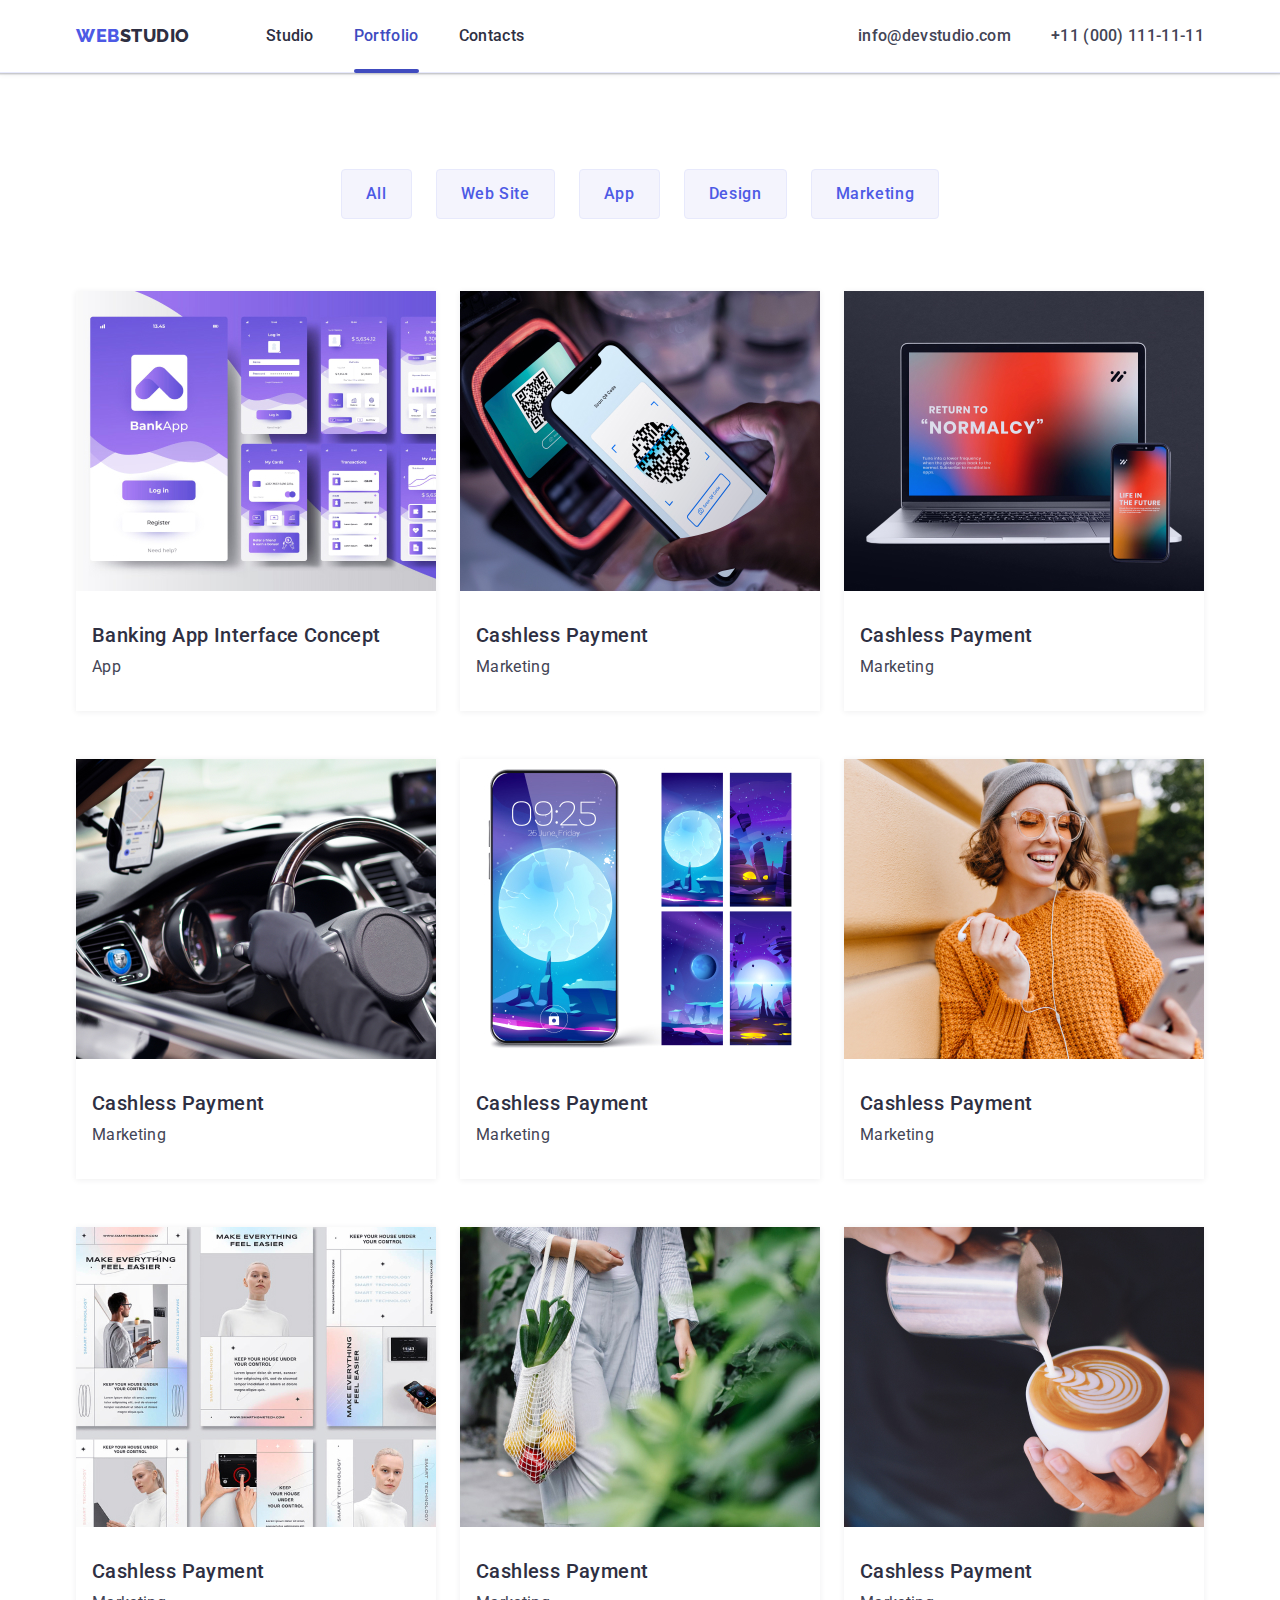
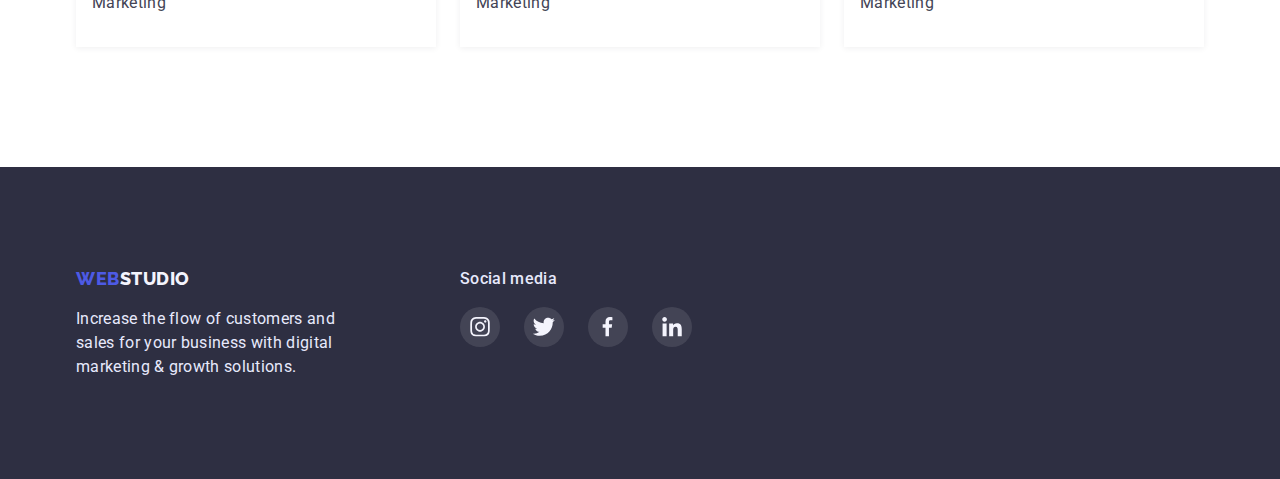
==== commit 48b3d253: "menu active page & modal" ====
--- a/portfolio.html
+++ b/portfolio.html
@@ -39,7 +39,7 @@
                 <a
                   href="./portfolio.html"
                   rel="noopener noreferrer nofolow"
-                  class="menu-list-link"
+                  class="menu-list-link current"
                   >Portfolio</a
                 >
               </li>
--- a/css/style.css
+++ b/css/style.css
@@ -125,6 +125,11 @@
   display: flex;
 }
 
+.contacts-list{
+  margin-left: auto;
+}
+
+
 .menu-list-link,
 .contacts-list-link {
   font-weight: 500;
@@ -135,10 +140,6 @@
   transition: color 250ms cubic-bezier(0.4, 0, 0.2, 1);
 }
 
-.contacts-list{
-  margin-left: auto;
-}
-
 .menu-list-link {
   color: var(--color-navyblue);
 }
@@ -147,89 +148,92 @@
   color: var(--color-slate);
 }
 
-.menu-list-link::after {
+.menu-list-link:hover,
+.menu-list-link:focus,
+.menu-list-link:active{
+  color: var(--color-ocean);
+}
+
+.contacts-list-link:hover,
+.contacts-list-link:focus{
+  color: var(--color-ocean);
+}
+
+.menu-list-link.current::after {
+  content: "";
   position: absolute;
-  content: " ";
-  display: block;
   width: 100%;
+  bottom: -28px;
   height: 4px;
+  border-radius: 2px;
   left: 0;
-  bottom: -28px;
-  background-color: var(--color-ocean);
-  border-radius: 2px;
-  opacity: 0;
-  transition: opacity 250ms cubic-bezier(0.4, 0, 0.2, 1);
-}
-
-.menu-list-link:hover::after,
-.menu-list-link:focus::after {
-  opacity: 1;
-}
-
-
-.menu-list-link:hover,
-.contacts-list-link:hover,
-.menu-list-link:focus,
-.contacts-list-link:focus {
+  background-color: var(--color-ocean); 
+}
+
+.menu-list-link.current{
   color: var(--color-ocean);
 }
 
 
-
 /* _____________MODAL_____________ */
-.backdrop {
+.backdrop{
   position: fixed;
   top: 0;
   left: 0;
+  height: 100%;
   width: 100%;
-  height: 100%;
   background-color: rgba(46, 47, 66, 0.4);
-  opacity: 1;
-  transition: opacity 250ms cubic-bezier(0.4, 0, 0.2, 1);
-}
-
-.backdrop.is-hidden {
+  transition-duration: 250ms;
+  transition-property: opacity, visibility;
+  transition-timing-function: cubic-bezier(0.4, 0, 0.2, 1);
+}
+
+.backdrop.is-hidden{
   opacity: 0;
+  visibility: hidden;
   pointer-events: none;
-  visibility: hidden;
-}
-
-.modal {
+}
+
+.modal{
   position: absolute;
   top: 50%;
   left: 50%;
-  transform: translate(-50%, -50%) scale(1);
-  min-width: 408px;
+  transform: translate(-50%, -50%);    
+  min-width: 408px; 
   min-height: 576px;
-  background-color: var(--modal-background);
-  opacity: 1;
-  transition: transform 250ms cubic-bezier(0.4, 0, 0.2, 1),
-              opacity 250ms cubic-bezier(0.4, 0, 0.2, 1);
-}
-
-.backdrop.is-hidden .modal {
-  transform: translate(-50%, -50%) scale(0.5);
-  opacity: 0;
-  visibility: visible;
-}
-
-/* modal close button */
-.close-button {
+  background: var(--modal-background);
+  box-shadow: 0px 1px 1px rgba(0, 0, 0, 0.14), 0px 1px 3px rgba(0, 0, 0, 0.12), 0px 2px 1px rgba(0, 0, 0, 0.2);
+  border-radius: 4px;
+}
+
+.modal-close{
   position: absolute;
   top: 0;
   right: 0;
-  transform: translate(-100%, 100%);
+  margin-right: 24px;
+  margin-top: 24px;
   width: 24px;
   height: 24px;
+  text-align: center;
   border-radius: 50%;
-  padding: 0;
+  background: var(--color-cornflower);
   border: 1px solid rgba(0, 0, 0, 0.1);
-  background-color: var(--color-cornflower);
-  background-image: url(../images/close-modal-button.svg);
-  background-repeat: no-repeat;
-  background-position: center;
   cursor: pointer;
 }
+
+.modal-close:hover,
+.modal-close:focus{
+  background-color: var(--color-ocean);
+  fill: var(--color-cloud);
+  border: transparent;
+
+}
+
+.modal-close-icon{
+  width: 8px;
+  height: 8px;
+}
+
 
 
 
